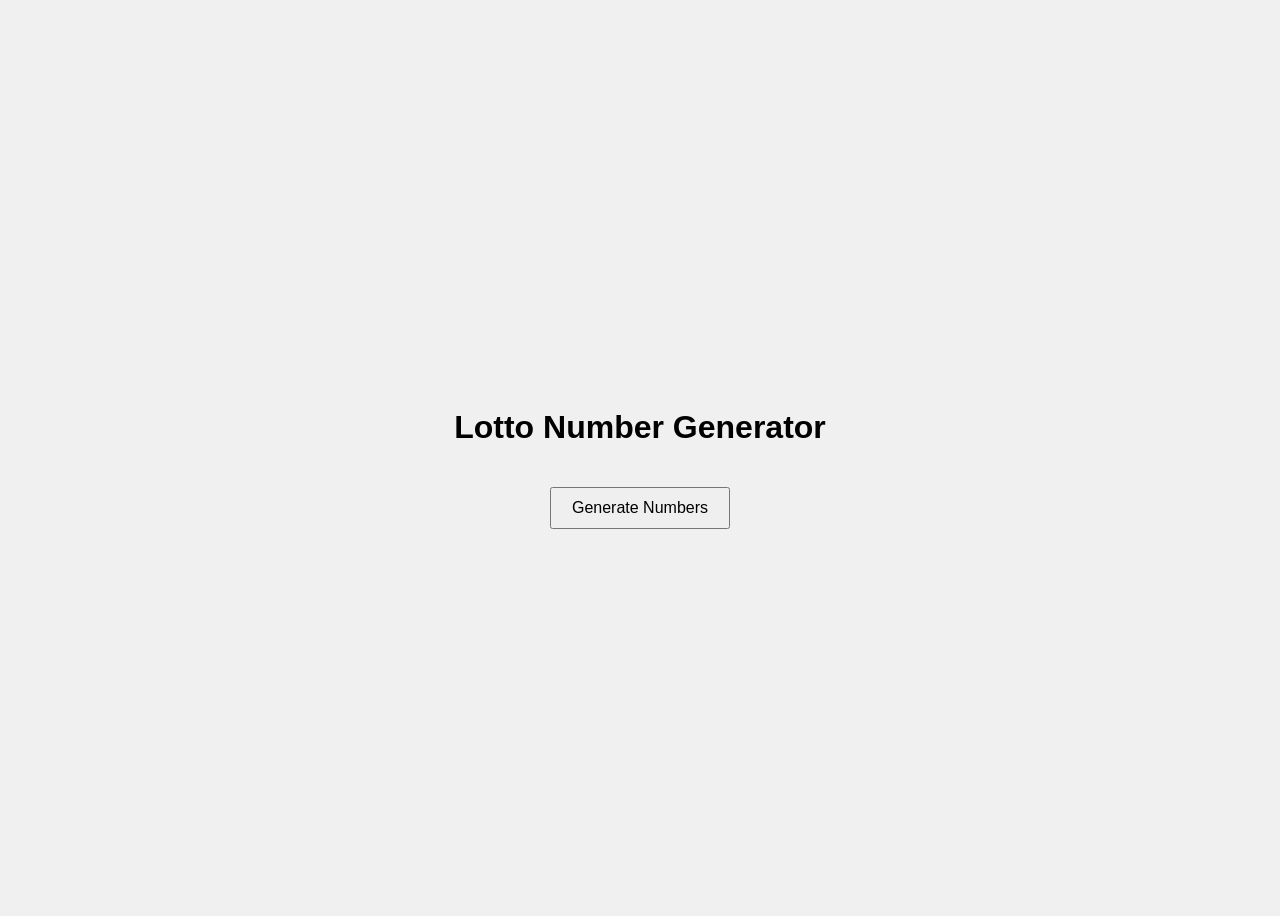
==== index.html @ d30f5eb9 "Update simple-test with new blueprint and modified core files" ====
<!DOCTYPE html>
<html lang="en">
<head>
    <meta charset="UTF-8">
    <meta name="viewport" content="width=device-width, initial-scale=1.0">
    <title>Lotto Number Generator</title>
    <link rel="stylesheet" href="style.css">
</head>
<body>
    <div class="container">
        <h1>Lotto Number Generator</h1>
        <div id="lotto-numbers" class="lotto-numbers"></div>
        <button id="generate-btn">Generate Numbers</button>
    </div>
    <script src="main.js"></script>
</body>
</html>
---- style.css ----
body {
    font-family: Arial, sans-serif;
    display: flex;
    justify-content: center;
    align-items: center;
    height: 100vh;
    background-color: #f0f0f0;
}

.container {
    text-align: center;
}

.lotto-numbers {
    display: flex;
    justify-content: center;
    margin: 20px 0;
}

lotto-ball {
    margin: 0 5px;
}

#generate-btn {
    padding: 10px 20px;
    font-size: 16px;
    cursor: pointer;
}
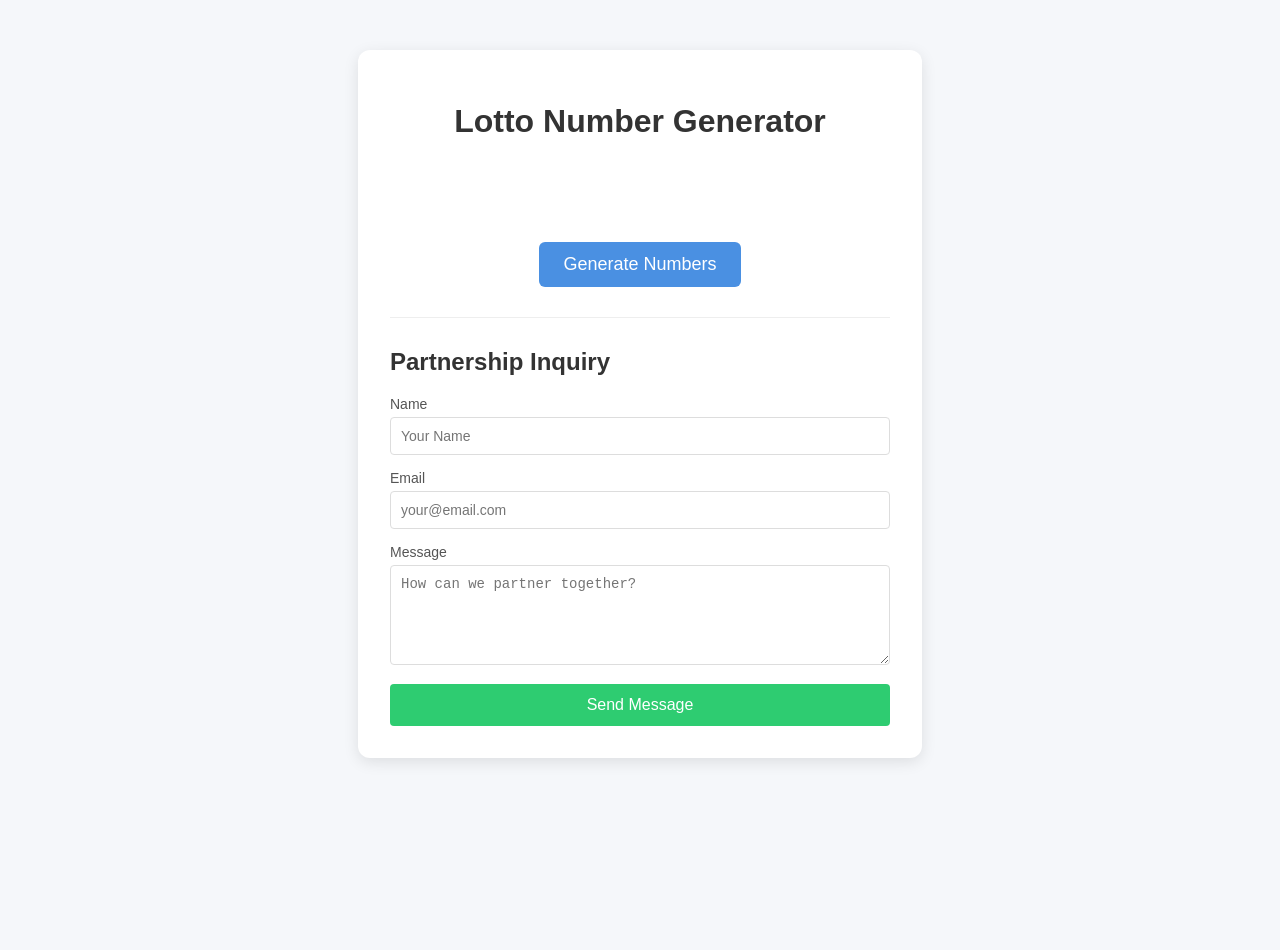
==== commit ffa05daf: "Add partnership inquiry form using Formspree" ====
--- a/index.html
+++ b/index.html
@@ -11,6 +11,27 @@
         <h1>Lotto Number Generator</h1>
         <div id="lotto-numbers" class="lotto-numbers"></div>
         <button id="generate-btn">Generate Numbers</button>
+
+        <hr class="divider">
+
+        <section class="contact-section">
+            <h2>Partnership Inquiry</h2>
+            <form action="https://formspree.io/f/mkoqkngz" method="POST" class="contact-form">
+                <div class="form-group">
+                    <label for="name">Name</label>
+                    <input type="text" id="name" name="name" required placeholder="Your Name">
+                </div>
+                <div class="form-group">
+                    <label for="email">Email</label>
+                    <input type="email" id="email" name="email" required placeholder="your@email.com">
+                </div>
+                <div class="form-group">
+                    <label for="message">Message</label>
+                    <textarea id="message" name="message" required placeholder="How can we partner together?"></textarea>
+                </div>
+                <button type="submit" class="submit-btn">Send Message</button>
+            </form>
+        </section>
     </div>
     <script src="main.js"></script>
 </body>
--- a/style.css
+++ b/style.css
@@ -1,28 +1,107 @@
 body {
-    font-family: Arial, sans-serif;
+    font-family: 'Segoe UI', Tahoma, Geneva, Verdana, sans-serif;
     display: flex;
     justify-content: center;
-    align-items: center;
-    height: 100vh;
-    background-color: #f0f0f0;
+    align-items: flex-start;
+    min-height: 100vh;
+    background-color: #f5f7fa;
+    margin: 0;
+    padding-top: 50px;
 }
 
 .container {
+    background: white;
+    padding: 2rem;
+    border-radius: 12px;
+    box-shadow: 0 4px 15px rgba(0,0,0,0.1);
+    max-width: 500px;
+    width: 90%;
     text-align: center;
+}
+
+h1, h2 {
+    color: #333;
 }
 
 .lotto-numbers {
     display: flex;
     justify-content: center;
+    flex-wrap: wrap;
     margin: 20px 0;
+    min-height: 60px;
 }
 
 lotto-ball {
-    margin: 0 5px;
+    margin: 5px;
 }
 
 #generate-btn {
-    padding: 10px 20px;
+    padding: 12px 24px;
+    font-size: 18px;
+    background-color: #4a90e2;
+    color: white;
+    border: none;
+    border-radius: 6px;
+    cursor: pointer;
+    transition: background 0.3s;
+}
+
+#generate-btn:hover {
+    background-color: #357abd;
+}
+
+.divider {
+    margin: 30px 0;
+    border: 0;
+    border-top: 1px solid #eee;
+}
+
+.contact-section {
+    text-align: left;
+}
+
+.contact-form {
+    display: flex;
+    flex-direction: column;
+}
+
+.form-group {
+    margin-bottom: 15px;
+}
+
+.form-group label {
+    display: block;
+    margin-bottom: 5px;
+    color: #555;
+    font-size: 14px;
+}
+
+.form-group input,
+.form-group textarea {
+    width: 100%;
+    padding: 10px;
+    border: 1px solid #ddd;
+    border-radius: 4px;
+    box-sizing: border-box;
+    font-size: 14px;
+}
+
+.form-group textarea {
+    height: 100px;
+    resize: vertical;
+}
+
+.submit-btn {
+    padding: 12px;
+    background-color: #2ecc71;
+    color: white;
+    border: none;
+    border-radius: 4px;
+    cursor: pointer;
     font-size: 16px;
-    cursor: pointer;
-}+    transition: background 0.3s;
+}
+
+.submit-btn:hover {
+    background-color: #27ae60;
+}
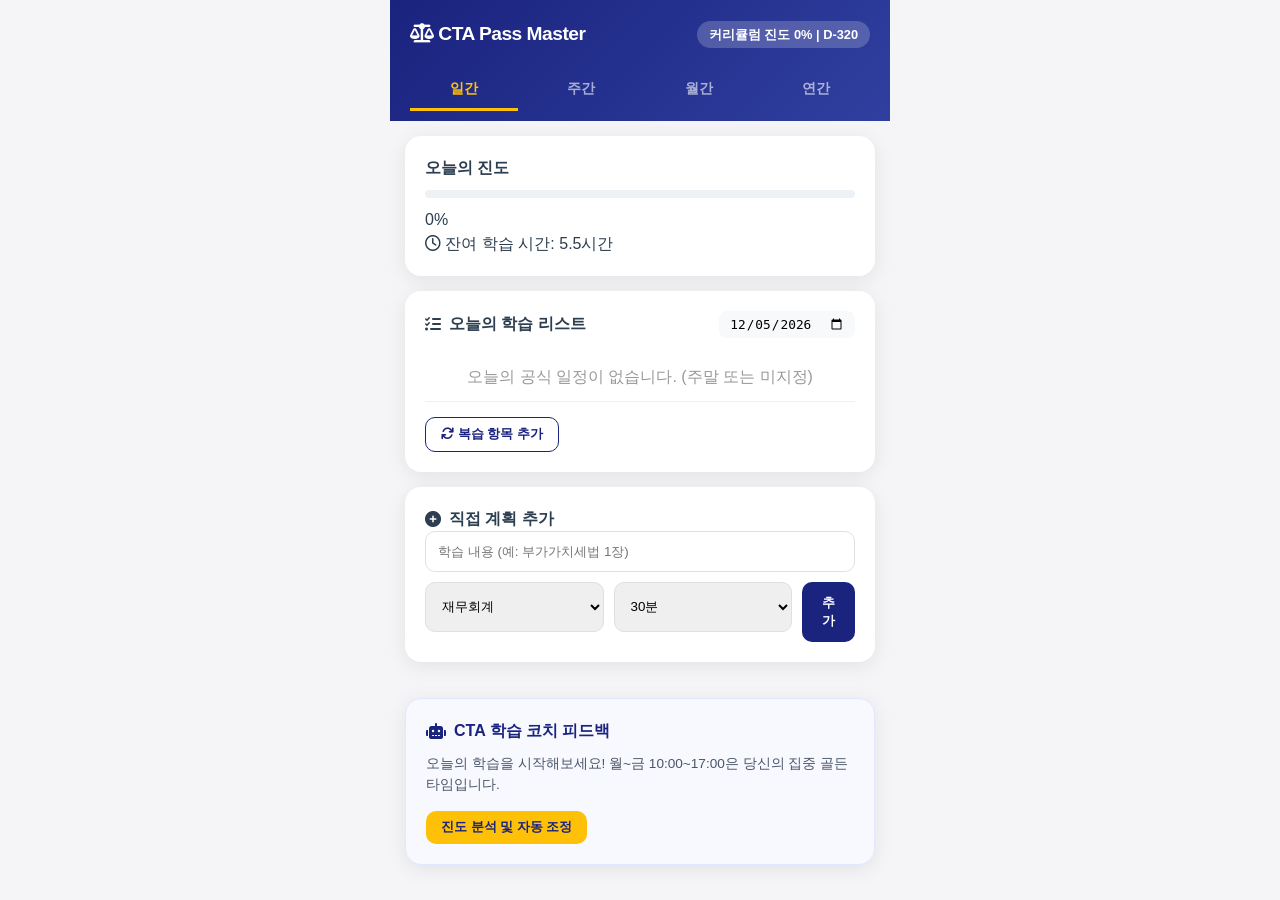
==== commit 8a2836d7: "feat: transform into CTA study planner with adaptive weighted curriculum" ====
--- a/index.html
+++ b/index.html
@@ -1,37 +1,111 @@
 <!DOCTYPE html>
-<html lang="en">
+<html lang="ko">
 <head>
     <meta charset="UTF-8">
     <meta name="viewport" content="width=device-width, initial-scale=1.0">
-    <title>Lotto Number Generator</title>
+    <title>CTA 합격 메이커 - 세무사 시험 플래너</title>
     <link rel="stylesheet" href="style.css">
+    <link rel="stylesheet" href="https://cdnjs.cloudflare.com/ajax/libs/font-awesome/6.0.0/css/all.min.css">
 </head>
 <body>
-    <div class="container">
-        <h1>Lotto Number Generator</h1>
-        <div id="lotto-numbers" class="lotto-numbers"></div>
-        <button id="generate-btn">Generate Numbers</button>
+    <div class="app-container">
+        <header class="main-header">
+            <div class="header-top">
+                <h1><i class="fas fa-balance-scale"></i> CTA Pass Master</h1>
+                <div class="exam-countdown" id="exam-countdown">D-365</div>
+            </div>
+            <nav class="view-tabs">
+                <button class="tab-btn active" data-view="daily">일간</button>
+                <button class="tab-btn" data-view="weekly">주간</button>
+                <button class="tab-btn" data-view="monthly">월간</button>
+                <button class="tab-btn" data-view="yearly">연간</button>
+            </nav>
+        </header>
 
-        <hr class="divider">
+        <main id="view-container">
+            <!-- Daily View (Default) -->
+            <div id="daily-view" class="view-content active">
+                <section class="card summary-card">
+                    <div class="progress-info">
+                        <h2>오늘의 진도</h2>
+                        <div class="progress-bar-container">
+                            <div id="daily-progress-bar" class="progress-bar" style="width: 0%"></div>
+                        </div>
+                        <span id="daily-percentage">0%</span>
+                    </div>
+                    <div class="study-time-info">
+                        <p><i class="far fa-clock"></i> 잔여 학습 시간: <span id="remaining-time">5.5시간</span></p>
+                    </div>
+                </section>
 
-        <section class="contact-section">
-            <h2>Partnership Inquiry</h2>
-            <form action="https://formspree.io/f/mkoqkngz" method="POST" class="contact-form">
-                <div class="form-group">
-                    <label for="name">Name</label>
-                    <input type="text" id="name" name="name" required placeholder="Your Name">
+                <section class="card">
+                    <div class="section-header">
+                        <h2><i class="fas fa-list-check"></i> 오늘의 학습 리스트</h2>
+                        <input type="date" id="selected-date" class="small-date">
+                    </div>
+                    <ul id="task-list" class="task-list">
+                        <!-- Tasks will be injected here -->
+                    </ul>
+                    <button id="add-review-task" class="btn btn-outline btn-sm">
+                        <i class="fas fa-sync"></i> 복습 항목 추가
+                    </button>
+                </section>
+
+                <section class="card">
+                    <h2><i class="fas fa-plus-circle"></i> 직접 계획 추가</h2>
+                    <form id="add-task-form" class="compact-form">
+                        <input type="text" id="task-title" placeholder="학습 내용 (예: 부가가치세법 1장)" required>
+                        <div class="form-row">
+                            <select id="task-subject" required>
+                                <option value="재무회계">재무회계</option>
+                                <option value="세법">세법</option>
+                                <option value="원가회계">원가회계</option>
+                                <option value="재정학">재정학</option>
+                            </select>
+                            <select id="task-time" required>
+                                <option value="30">30분</option>
+                                <option value="60">1시간</option>
+                                <option value="120">2시간</option>
+                                <option value="180">3시간</option>
+                            </select>
+                            <button type="submit" class="btn btn-primary">추가</button>
+                        </div>
+                    </form>
+                </section>
+            </div>
+
+            <!-- Weekly/Monthly/Yearly views (Simplified for now) -->
+            <div id="weekly-view" class="view-content">
+                <section class="card">
+                    <h2><i class="fas fa-calendar-week"></i> 이번 주 학습 목표</h2>
+                    <div id="weekly-goals" class="goals-list"></div>
+                </section>
+            </div>
+            <div id="monthly-view" class="view-content">
+                <section class="card">
+                    <h2><i class="fas fa-calendar-alt"></i> 이번 달 학습 로드맵</h2>
+                    <div id="monthly-goals" class="goals-list"></div>
+                </section>
+            </div>
+            <div id="yearly-view" class="view-content">
+                <section class="card">
+                    <h2><i class="fas fa-trophy"></i> 1년 합격 커리큘럼</h2>
+                    <div id="yearly-goals" class="goals-list"></div>
+                </section>
+            </div>
+        </main>
+
+        <footer class="app-footer">
+            <section class="card feedback-card">
+                <div class="ai-header">
+                    <i class="fas fa-robot"></i> <span>CTA 학습 코치 피드백</span>
                 </div>
-                <div class="form-group">
-                    <label for="email">Email</label>
-                    <input type="email" id="email" name="email" required placeholder="your@email.com">
+                <div id="ai-feedback" class="ai-feedback-text">
+                    오늘의 학습을 시작해보세요! 월~금 10:00~17:00은 당신의 집중 골든타임입니다.
                 </div>
-                <div class="form-group">
-                    <label for="message">Message</label>
-                    <textarea id="message" name="message" required placeholder="How can we partner together?"></textarea>
-                </div>
-                <button type="submit" class="submit-btn">Send Message</button>
-            </form>
-        </section>
+                <button id="get-feedback-btn" class="btn btn-secondary btn-sm">진도 분석 및 자동 조정</button>
+            </section>
+        </footer>
     </div>
     <script src="main.js"></script>
 </body>
--- a/style.css
+++ b/style.css
@@ -1,107 +1,254 @@
+:root {
+    --primary: #1a237e; /* Deep Navy */
+    --accent: #ffc107;  /* Gold */
+    --accent-dark: #ffa000;
+    --success: #2e7d32;
+    --bg: #f5f5f7;
+    --card: #ffffff;
+    --text: #2c3e50;
+    --text-muted: #7f8c8d;
+    --border: #e0e0e0;
+    --shadow: 0 4px 20px rgba(0,0,0,0.08);
+}
+
+* { box-sizing: border-box; margin: 0; padding: 0; }
+
 body {
-    font-family: 'Segoe UI', Tahoma, Geneva, Verdana, sans-serif;
-    display: flex;
-    justify-content: center;
-    align-items: flex-start;
+    font-family: 'Pretendard', -apple-system, sans-serif;
+    background-color: var(--bg);
+    color: var(--text);
+    line-height: 1.5;
+}
+
+.app-container {
+    max-width: 500px;
+    margin: 0 auto;
     min-height: 100vh;
-    background-color: #f5f7fa;
-    margin: 0;
-    padding-top: 50px;
-}
-
-.container {
-    background: white;
-    padding: 2rem;
-    border-radius: 12px;
-    box-shadow: 0 4px 15px rgba(0,0,0,0.1);
-    max-width: 500px;
-    width: 90%;
-    text-align: center;
-}
-
-h1, h2 {
-    color: #333;
-}
-
-.lotto-numbers {
-    display: flex;
-    justify-content: center;
-    flex-wrap: wrap;
-    margin: 20px 0;
-    min-height: 60px;
-}
-
-lotto-ball {
-    margin: 5px;
-}
-
-#generate-btn {
-    padding: 12px 24px;
-    font-size: 18px;
-    background-color: #4a90e2;
+    display: flex;
+    flex-direction: column;
+}
+
+/* Header & Navigation */
+.main-header {
+    background: linear-gradient(135deg, var(--primary), #303f9f);
     color: white;
+    padding: 20px 20px 10px;
+    position: sticky;
+    top: 0;
+    z-index: 100;
+}
+
+.header-top {
+    display: flex;
+    justify-content: space-between;
+    align-items: center;
+    margin-bottom: 20px;
+}
+
+.header-top h1 {
+    font-size: 1.2rem;
+    font-weight: 700;
+    letter-spacing: -0.5px;
+}
+
+.exam-countdown {
+    background: rgba(255, 255, 255, 0.2);
+    padding: 4px 12px;
+    border-radius: 20px;
+    font-size: 0.8rem;
+    font-weight: 600;
+}
+
+.view-tabs {
+    display: flex;
+    gap: 10px;
+}
+
+.tab-btn {
+    flex: 1;
+    background: transparent;
     border: none;
+    color: rgba(255, 255, 255, 0.6);
+    padding: 10px 0;
+    font-size: 0.9rem;
+    font-weight: 600;
+    cursor: pointer;
+    border-bottom: 3px solid transparent;
+}
+
+.tab-btn.active {
+    color: var(--accent);
+    border-bottom: 3px solid var(--accent);
+}
+
+/* Cards */
+.card {
+    background: var(--card);
+    border-radius: 16px;
+    padding: 20px;
+    margin: 15px;
+    box-shadow: var(--shadow);
+}
+
+.section-header {
+    display: flex;
+    justify-content: space-between;
+    align-items: center;
+    margin-bottom: 15px;
+}
+
+.card h2 {
+    font-size: 1rem;
+    font-weight: 700;
+    display: flex;
+    align-items: center;
+    gap: 8px;
+}
+
+/* Progress */
+.progress-bar-container {
+    height: 8px;
+    background: #edf2f7;
+    border-radius: 4px;
+    margin: 10px 0;
+    overflow: hidden;
+}
+
+.progress-bar {
+    height: 100%;
+    background: linear-gradient(90deg, var(--accent), var(--accent-dark));
+    border-radius: 4px;
+    transition: width 0.5s ease;
+}
+
+/* Forms & Inputs */
+.compact-form input, .compact-form select {
+    width: 100%;
+    padding: 12px;
+    border: 1px solid var(--border);
+    border-radius: 10px;
+    margin-bottom: 10px;
+    font-family: inherit;
+}
+
+.form-row {
+    display: flex;
+    gap: 10px;
+}
+
+.small-date {
+    border: none;
+    background: #f8f9fa;
+    padding: 5px 10px;
+    border-radius: 8px;
+    font-size: 0.8rem;
+}
+
+/* Task List */
+.task-list {
+    list-style: none;
+    margin-bottom: 15px;
+}
+
+.task-item {
+    display: flex;
+    align-items: center;
+    gap: 12px;
+    padding: 12px 0;
+    border-bottom: 1px solid #f1f1f1;
+}
+
+.task-item.completed .task-title {
+    text-decoration: line-through;
+    color: var(--text-muted);
+}
+
+.task-checkbox {
+    width: 20px;
+    height: 20px;
+    border: 2px solid var(--primary);
     border-radius: 6px;
     cursor: pointer;
-    transition: background 0.3s;
-}
-
-#generate-btn:hover {
-    background-color: #357abd;
-}
-
-.divider {
-    margin: 30px 0;
-    border: 0;
-    border-top: 1px solid #eee;
-}
-
-.contact-section {
-    text-align: left;
-}
-
-.contact-form {
+}
+
+.task-item.completed .task-checkbox {
+    background: var(--primary);
+    position: relative;
+}
+
+.task-item.completed .task-checkbox::after {
+    content: '✓';
+    color: white;
+    font-size: 12px;
+    position: absolute;
+    top: 0; left: 3px;
+}
+
+.task-info { flex: 1; }
+.task-title { font-weight: 600; font-size: 0.95rem; }
+.task-meta { font-size: 0.75rem; color: var(--text-muted); }
+
+/* Buttons */
+.btn {
+    padding: 12px 20px;
+    border: none;
+    border-radius: 10px;
+    font-weight: 700;
+    cursor: pointer;
+}
+
+.btn-primary { background: var(--primary); color: white; }
+.btn-secondary { background: var(--accent); color: var(--primary); }
+.btn-outline { background: transparent; border: 1px solid var(--primary); color: var(--primary); }
+.btn-sm { padding: 8px 15px; font-size: 0.8rem; }
+
+/* Views */
+.view-content { display: none; }
+.view-content.active { display: block; }
+
+/* Footer & Feedback */
+.app-footer {
+    margin-top: auto;
+    padding-bottom: 20px;
+}
+
+.feedback-card {
+    background: #f8f9ff;
+    border: 1px solid #e1e7ff;
+}
+
+.ai-header {
+    display: flex;
+    align-items: center;
+    gap: 8px;
+    font-weight: 700;
+    color: var(--primary);
+    margin-bottom: 10px;
+}
+
+.ai-feedback-text {
+    font-size: 0.85rem;
+    color: #4a5568;
+    margin-bottom: 15px;
+    line-height: 1.6;
+}
+
+/* Goals List (Weekly/Monthly/Yearly) */
+.goals-list {
     display: flex;
     flex-direction: column;
-}
-
-.form-group {
-    margin-bottom: 15px;
-}
-
-.form-group label {
-    display: block;
-    margin-bottom: 5px;
-    color: #555;
-    font-size: 14px;
-}
-
-.form-group input,
-.form-group textarea {
-    width: 100%;
-    padding: 10px;
-    border: 1px solid #ddd;
-    border-radius: 4px;
-    box-sizing: border-box;
-    font-size: 14px;
-}
-
-.form-group textarea {
-    height: 100px;
-    resize: vertical;
-}
-
-.submit-btn {
-    padding: 12px;
-    background-color: #2ecc71;
-    color: white;
-    border: none;
-    border-radius: 4px;
-    cursor: pointer;
-    font-size: 16px;
-    transition: background 0.3s;
-}
-
-.submit-btn:hover {
-    background-color: #27ae60;
-}
+    gap: 12px;
+}
+
+.goal-item {
+    background: #fdfdfd;
+    padding: 15px;
+    border-radius: 12px;
+    border-left: 4px solid var(--primary);
+    display: flex;
+    justify-content: space-between;
+    align-items: center;
+}
+
+.goal-info h4 { font-size: 0.9rem; }
+.goal-progress { font-size: 0.8rem; font-weight: 700; color: var(--primary); }
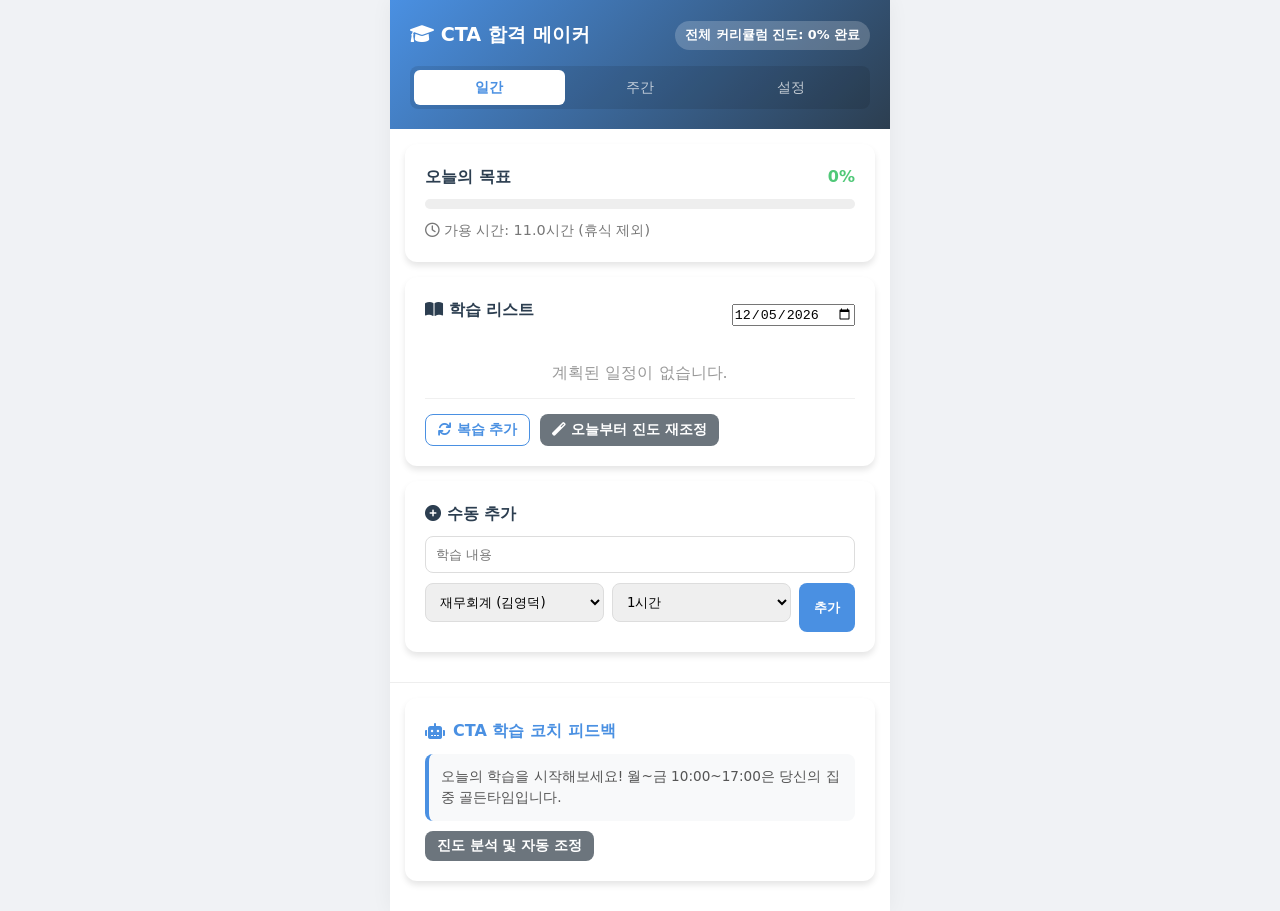
==== commit 6a67347e: "feat: CTA study planner with adaptive curriculum and alternating subject logic" ====
--- a/index.html
+++ b/index.html
@@ -11,62 +11,66 @@
     <div class="app-container">
         <header class="main-header">
             <div class="header-top">
-                <h1><i class="fas fa-balance-scale"></i> CTA Pass Master</h1>
-                <div class="exam-countdown" id="exam-countdown">D-365</div>
+                <h1><i class="fas fa-graduation-cap"></i> CTA 합격 메이커</h1>
+                <div class="exam-countdown" id="exam-countdown">진도 계산 중...</div>
             </div>
             <nav class="view-tabs">
                 <button class="tab-btn active" data-view="daily">일간</button>
                 <button class="tab-btn" data-view="weekly">주간</button>
-                <button class="tab-btn" data-view="monthly">월간</button>
-                <button class="tab-btn" data-view="yearly">연간</button>
+                <button class="tab-btn" data-view="settings">설정</button>
             </nav>
         </header>
 
         <main id="view-container">
-            <!-- Daily View (Default) -->
+            <!-- Daily View -->
             <div id="daily-view" class="view-content active">
                 <section class="card summary-card">
                     <div class="progress-info">
-                        <h2>오늘의 진도</h2>
+                        <h2>오늘의 목표</h2>
                         <div class="progress-bar-container">
                             <div id="daily-progress-bar" class="progress-bar" style="width: 0%"></div>
                         </div>
                         <span id="daily-percentage">0%</span>
                     </div>
                     <div class="study-time-info">
-                        <p><i class="far fa-clock"></i> 잔여 학습 시간: <span id="remaining-time">5.5시간</span></p>
+                        <p><i class="far fa-clock"></i> 가용 시간: <span id="remaining-time">--</span></p>
                     </div>
                 </section>
 
                 <section class="card">
                     <div class="section-header">
-                        <h2><i class="fas fa-list-check"></i> 오늘의 학습 리스트</h2>
+                        <h2><i class="fas fa-book-open"></i> 학습 리스트</h2>
                         <input type="date" id="selected-date" class="small-date">
                     </div>
                     <ul id="task-list" class="task-list">
                         <!-- Tasks will be injected here -->
                     </ul>
-                    <button id="add-review-task" class="btn btn-outline btn-sm">
-                        <i class="fas fa-sync"></i> 복습 항목 추가
-                    </button>
+                    <div class="button-group">
+                        <button id="add-review-task" class="btn btn-outline btn-sm">
+                            <i class="fas fa-sync"></i> 복습 추가
+                        </button>
+                        <button id="adjust-plan-btn" class="btn btn-secondary btn-sm">
+                            <i class="fas fa-magic"></i> 오늘부터 진도 재조정
+                        </button>
+                    </div>
                 </section>
 
                 <section class="card">
-                    <h2><i class="fas fa-plus-circle"></i> 직접 계획 추가</h2>
+                    <h2><i class="fas fa-plus-circle"></i> 수동 추가</h2>
                     <form id="add-task-form" class="compact-form">
-                        <input type="text" id="task-title" placeholder="학습 내용 (예: 부가가치세법 1장)" required>
+                        <input type="text" id="task-title" placeholder="학습 내용" required>
                         <div class="form-row">
                             <select id="task-subject" required>
-                                <option value="재무회계">재무회계</option>
-                                <option value="세법">세법</option>
-                                <option value="원가회계">원가회계</option>
-                                <option value="재정학">재정학</option>
+                                <option value="재무회계">재무회계 (김영덕)</option>
+                                <option value="세법">세법 (유은종/정우승)</option>
+                                <option value="원가회계">원가회계 (임세진)</option>
+                                <option value="재정학">재정학 (정병열)</option>
                             </select>
                             <select id="task-time" required>
-                                <option value="30">30분</option>
                                 <option value="60">1시간</option>
                                 <option value="120">2시간</option>
                                 <option value="180">3시간</option>
+                                <option value="240">4시간</option>
                             </select>
                             <button type="submit" class="btn btn-primary">추가</button>
                         </div>
@@ -74,23 +78,43 @@
                 </section>
             </div>
 
-            <!-- Weekly/Monthly/Yearly views (Simplified for now) -->
+            <!-- Weekly View -->
             <div id="weekly-view" class="view-content">
                 <section class="card">
-                    <h2><i class="fas fa-calendar-week"></i> 이번 주 학습 목표</h2>
+                    <h2><i class="fas fa-calendar-week"></i> 주간 학습 계획</h2>
                     <div id="weekly-goals" class="goals-list"></div>
                 </section>
             </div>
-            <div id="monthly-view" class="view-content">
+
+            <!-- Settings View -->
+            <div id="settings-view" class="view-content">
                 <section class="card">
-                    <h2><i class="fas fa-calendar-alt"></i> 이번 달 학습 로드맵</h2>
-                    <div id="monthly-goals" class="goals-list"></div>
+                    <h2><i class="fas fa-cog"></i> 학습 환경 설정</h2>
+                    <div class="settings-group">
+                        <div class="setting-item">
+                            <label>공부 시작 시간</label>
+                            <input type="time" id="start-time" value="09:00">
+                        </div>
+                        <div class="setting-item">
+                            <label>공부 종료 시간</label>
+                            <input type="time" id="end-time" value="22:00">
+                        </div>
+                        <div class="setting-item">
+                            <label>점심/저녁 시간 (시간)</label>
+                            <input type="number" id="break-time" value="2" step="0.5">
+                        </div>
+                        <button id="save-settings-btn" class="btn btn-primary">설정 저장 및 반영</button>
+                    </div>
                 </section>
-            </div>
-            <div id="yearly-view" class="view-content">
                 <section class="card">
-                    <h2><i class="fas fa-trophy"></i> 1년 합격 커리큘럼</h2>
-                    <div id="yearly-goals" class="goals-list"></div>
+                    <h2><i class="fas fa-info-circle"></i> 등록된 교재</h2>
+                    <ul class="book-list">
+                        <li><strong>재무회계:</strong> 김영덕 객관식 재무회계</li>
+                        <li><strong>세법:</strong> 유은종·정우승 세법워크북/객관식세법</li>
+                        <li><strong>원가회계:</strong> 임세진 원가관리회계</li>
+                        <li><strong>재정학:</strong> 정병열 재정학연습</li>
+                    </ul>
+                    <button id="reset-curriculum-btn" class="btn btn-danger btn-sm">진도 전체 초기화</button>
                 </section>
             </div>
         </main>
--- a/style.css
+++ b/style.css
@@ -1,38 +1,44 @@
 :root {
-    --primary: #1a237e; /* Deep Navy */
-    --accent: #ffc107;  /* Gold */
-    --accent-dark: #ffa000;
-    --success: #2e7d32;
-    --bg: #f5f5f7;
-    --card: #ffffff;
-    --text: #2c3e50;
-    --text-muted: #7f8c8d;
-    --border: #e0e0e0;
-    --shadow: 0 4px 20px rgba(0,0,0,0.08);
-}
-
-* { box-sizing: border-box; margin: 0; padding: 0; }
+    --primary-color: #4a90e2;
+    --secondary-color: #50c878;
+    --accent-color: #f39c12;
+    --danger-color: #e74c3c;
+    --bg-color: #f0f2f5;
+    --card-bg: #ffffff;
+    --text-main: #333333;
+    --text-muted: #777777;
+    --border-radius: 12px;
+    --shadow: 0 4px 6px rgba(0,0,0,0.1);
+}
+
+* {
+    box-sizing: border-box;
+    margin: 0;
+    padding: 0;
+}
 
 body {
-    font-family: 'Pretendard', -apple-system, sans-serif;
-    background-color: var(--bg);
-    color: var(--text);
-    line-height: 1.5;
+    font-family: 'Pretendard', -apple-system, BlinkMacSystemFont, system-ui, Roboto, sans-serif;
+    background-color: var(--bg-color);
+    color: var(--text-main);
+    line-height: 1.6;
 }
 
 .app-container {
     max-width: 500px;
     margin: 0 auto;
+    background: #fff;
     min-height: 100vh;
     display: flex;
     flex-direction: column;
-}
-
-/* Header & Navigation */
+    box-shadow: 0 0 20px rgba(0,0,0,0.05);
+}
+
+/* Header */
 .main-header {
-    background: linear-gradient(135deg, var(--primary), #303f9f);
+    background: linear-gradient(135deg, var(--primary-color), #2c3e50);
     color: white;
-    padding: 20px 20px 10px;
+    padding: 20px;
     position: sticky;
     top: 0;
     z-index: 100;
@@ -42,18 +48,17 @@
     display: flex;
     justify-content: space-between;
     align-items: center;
-    margin-bottom: 20px;
+    margin-bottom: 15px;
 }
 
 .header-top h1 {
     font-size: 1.2rem;
     font-weight: 700;
-    letter-spacing: -0.5px;
 }
 
 .exam-countdown {
-    background: rgba(255, 255, 255, 0.2);
-    padding: 4px 12px;
+    background: rgba(255,255,255,0.2);
+    padding: 4px 10px;
     border-radius: 20px;
     font-size: 0.8rem;
     font-weight: 600;
@@ -61,32 +66,54 @@
 
 .view-tabs {
     display: flex;
-    gap: 10px;
+    background: rgba(0,0,0,0.1);
+    border-radius: 8px;
+    padding: 4px;
 }
 
 .tab-btn {
     flex: 1;
-    background: transparent;
     border: none;
-    color: rgba(255, 255, 255, 0.6);
-    padding: 10px 0;
+    background: none;
+    color: rgba(255,255,255,0.7);
+    padding: 8px;
     font-size: 0.9rem;
-    font-weight: 600;
     cursor: pointer;
-    border-bottom: 3px solid transparent;
+    border-radius: 6px;
+    transition: all 0.3s;
 }
 
 .tab-btn.active {
-    color: var(--accent);
-    border-bottom: 3px solid var(--accent);
-}
-
-/* Cards */
+    background: white;
+    color: var(--primary-color);
+    font-weight: 700;
+}
+
+/* Main Content */
+main {
+    flex: 1;
+    padding: 15px;
+}
+
+.view-content {
+    display: none;
+}
+
+.view-content.active {
+    display: block;
+    animation: fadeIn 0.4s ease-out;
+}
+
+@keyframes fadeIn {
+    from { opacity: 0; transform: translateY(10px); }
+    to { opacity: 1; transform: translateY(0); }
+}
+
 .card {
-    background: var(--card);
-    border-radius: 16px;
+    background: var(--card-bg);
+    border-radius: var(--border-radius);
     padding: 20px;
-    margin: 15px;
+    margin-bottom: 15px;
     box-shadow: var(--shadow);
 }
 
@@ -97,158 +124,237 @@
     margin-bottom: 15px;
 }
 
-.card h2 {
+h2 {
     font-size: 1rem;
-    font-weight: 700;
-    display: flex;
-    align-items: center;
-    gap: 8px;
-}
-
-/* Progress */
+    color: #2c3e50;
+    margin-bottom: 10px;
+}
+
+/* Summary Card */
 .progress-bar-container {
-    height: 8px;
-    background: #edf2f7;
-    border-radius: 4px;
+    height: 10px;
+    background: #eee;
+    border-radius: 5px;
+    overflow: hidden;
     margin: 10px 0;
-    overflow: hidden;
 }
 
 .progress-bar {
     height: 100%;
-    background: linear-gradient(90deg, var(--accent), var(--accent-dark));
-    border-radius: 4px;
+    background: var(--secondary-color);
+    width: 0%;
     transition: width 0.5s ease;
 }
 
-/* Forms & Inputs */
-.compact-form input, .compact-form select {
-    width: 100%;
-    padding: 12px;
-    border: 1px solid var(--border);
-    border-radius: 10px;
-    margin-bottom: 10px;
-    font-family: inherit;
-}
-
-.form-row {
-    display: flex;
-    gap: 10px;
-}
-
-.small-date {
-    border: none;
-    background: #f8f9fa;
-    padding: 5px 10px;
-    border-radius: 8px;
-    font-size: 0.8rem;
+.progress-info {
+    position: relative;
+}
+
+#daily-percentage {
+    position: absolute;
+    right: 0;
+    top: 0;
+    font-weight: 700;
+    color: var(--secondary-color);
+}
+
+.study-time-info {
+    font-size: 0.9rem;
+    color: var(--text-muted);
 }
 
 /* Task List */
 .task-list {
     list-style: none;
-    margin-bottom: 15px;
 }
 
 .task-item {
     display: flex;
-    align-items: center;
-    gap: 12px;
-    padding: 12px 0;
-    border-bottom: 1px solid #f1f1f1;
-}
-
-.task-item.completed .task-title {
-    text-decoration: line-through;
-    color: var(--text-muted);
+    align-items: flex-start;
+    padding: 12px;
+    border-bottom: 1px solid #f0f0f0;
+    transition: background 0.2s;
+}
+
+.task-item.completed {
+    opacity: 0.6;
 }
 
 .task-checkbox {
-    width: 20px;
-    height: 20px;
-    border: 2px solid var(--primary);
+    width: 22px;
+    height: 22px;
+    border: 2px solid #ddd;
     border-radius: 6px;
+    margin-right: 12px;
+    margin-top: 3px;
     cursor: pointer;
+    flex-shrink: 0;
+    position: relative;
 }
 
 .task-item.completed .task-checkbox {
-    background: var(--primary);
-    position: relative;
+    background: var(--secondary-color);
+    border-color: var(--secondary-color);
 }
 
 .task-item.completed .task-checkbox::after {
-    content: '✓';
+    content: '\f00c';
+    font-family: 'Font Awesome 5 Free';
+    font-weight: 900;
     color: white;
     font-size: 12px;
     position: absolute;
-    top: 0; left: 3px;
-}
-
-.task-info { flex: 1; }
-.task-title { font-weight: 600; font-size: 0.95rem; }
-.task-meta { font-size: 0.75rem; color: var(--text-muted); }
+    top: 50%;
+    left: 50%;
+    transform: translate(-50%, -50%);
+}
+
+.task-info {
+    flex: 1;
+}
+
+.task-title {
+    font-weight: 600;
+    display: block;
+    font-size: 0.95rem;
+}
+
+.task-item.completed .task-title {
+    text-decoration: line-through;
+}
+
+.task-meta {
+    font-size: 0.8rem;
+    color: var(--text-muted);
+    margin-top: 4px;
+}
+
+.subject-tag {
+    padding: 2px 6px;
+    border-radius: 4px;
+    font-weight: 600;
+    font-size: 0.75rem;
+}
+
+.subject-재무회계 { background: #e3f2fd; color: #1976d2; }
+.subject-세법 { background: #fff3e0; color: #e65100; }
+.subject-원가회계 { background: #f1f8e9; color: #388e3c; }
+.subject-재정학 { background: #f3e5f5; color: #7b1fa2; }
+
+/* Forms */
+.compact-form input, .compact-form select {
+    width: 100%;
+    padding: 10px;
+    border: 1px solid #ddd;
+    border-radius: 8px;
+    margin-bottom: 10px;
+    font-family: inherit;
+}
+
+.form-row {
+    display: flex;
+    gap: 8px;
+}
+
+.form-row select {
+    flex: 1;
+}
 
 /* Buttons */
 .btn {
-    padding: 12px 20px;
     border: none;
-    border-radius: 10px;
-    font-weight: 700;
+    padding: 10px 15px;
+    border-radius: 8px;
+    font-weight: 600;
     cursor: pointer;
-}
-
-.btn-primary { background: var(--primary); color: white; }
-.btn-secondary { background: var(--accent); color: var(--primary); }
-.btn-outline { background: transparent; border: 1px solid var(--primary); color: var(--primary); }
-.btn-sm { padding: 8px 15px; font-size: 0.8rem; }
-
-/* Views */
-.view-content { display: none; }
-.view-content.active { display: block; }
-
-/* Footer & Feedback */
+    transition: all 0.2s;
+    font-family: inherit;
+}
+
+.btn-primary { background: var(--primary-color); color: white; }
+.btn-secondary { background: #6c757d; color: white; }
+.btn-outline { background: none; border: 1.5px solid var(--primary-color); color: var(--primary-color); }
+.btn-danger { background: var(--danger-color); color: white; }
+.btn-sm { padding: 6px 12px; font-size: 0.85rem; }
+
+.btn:active { transform: scale(0.98); }
+
+.button-group {
+    display: flex;
+    gap: 10px;
+    margin-top: 15px;
+}
+
+/* Settings */
+.settings-group .setting-item {
+    margin-bottom: 15px;
+}
+
+.setting-item label {
+    display: block;
+    font-size: 0.85rem;
+    color: var(--text-muted);
+    margin-bottom: 5px;
+}
+
+.setting-item input {
+    width: 100%;
+    padding: 10px;
+    border: 1px solid #ddd;
+    border-radius: 8px;
+}
+
+.book-list {
+    list-style: none;
+    font-size: 0.9rem;
+    margin-bottom: 15px;
+}
+
+.book-list li {
+    padding: 8px 0;
+    border-bottom: 1px dashed #eee;
+}
+
+/* Feedback Footer */
 .app-footer {
-    margin-top: auto;
-    padding-bottom: 20px;
-}
-
-.feedback-card {
-    background: #f8f9ff;
-    border: 1px solid #e1e7ff;
+    padding: 15px;
+    border-top: 1px solid #eee;
 }
 
 .ai-header {
     display: flex;
     align-items: center;
     gap: 8px;
+    margin-bottom: 10px;
+    color: var(--primary-color);
     font-weight: 700;
-    color: var(--primary);
-    margin-bottom: 10px;
 }
 
 .ai-feedback-text {
     font-size: 0.85rem;
-    color: #4a5568;
-    margin-bottom: 15px;
-    line-height: 1.6;
-}
-
-/* Goals List (Weekly/Monthly/Yearly) */
-.goals-list {
-    display: flex;
-    flex-direction: column;
-    gap: 12px;
+    color: #555;
+    background: #f8f9fa;
+    padding: 12px;
+    border-radius: 8px;
+    border-left: 4px solid var(--primary-color);
+    margin-bottom: 10px;
+}
+
+.tiny-tag {
+    font-size: 0.7rem;
+    padding: 1px 4px;
+    background: #eee;
+    border-radius: 3px;
+    margin-right: 4px;
 }
 
 .goal-item {
-    background: #fdfdfd;
-    padding: 15px;
-    border-radius: 12px;
-    border-left: 4px solid var(--primary);
     display: flex;
     justify-content: space-between;
-    align-items: center;
+    padding: 12px 0;
+    border-bottom: 1px solid #f0f0f0;
 }
 
 .goal-info h4 { font-size: 0.9rem; }
-.goal-progress { font-size: 0.8rem; font-weight: 700; color: var(--primary); }
+.goal-info p { font-size: 0.8rem; color: var(--text-muted); }
+.goal-progress { font-weight: 700; color: var(--primary-color); }
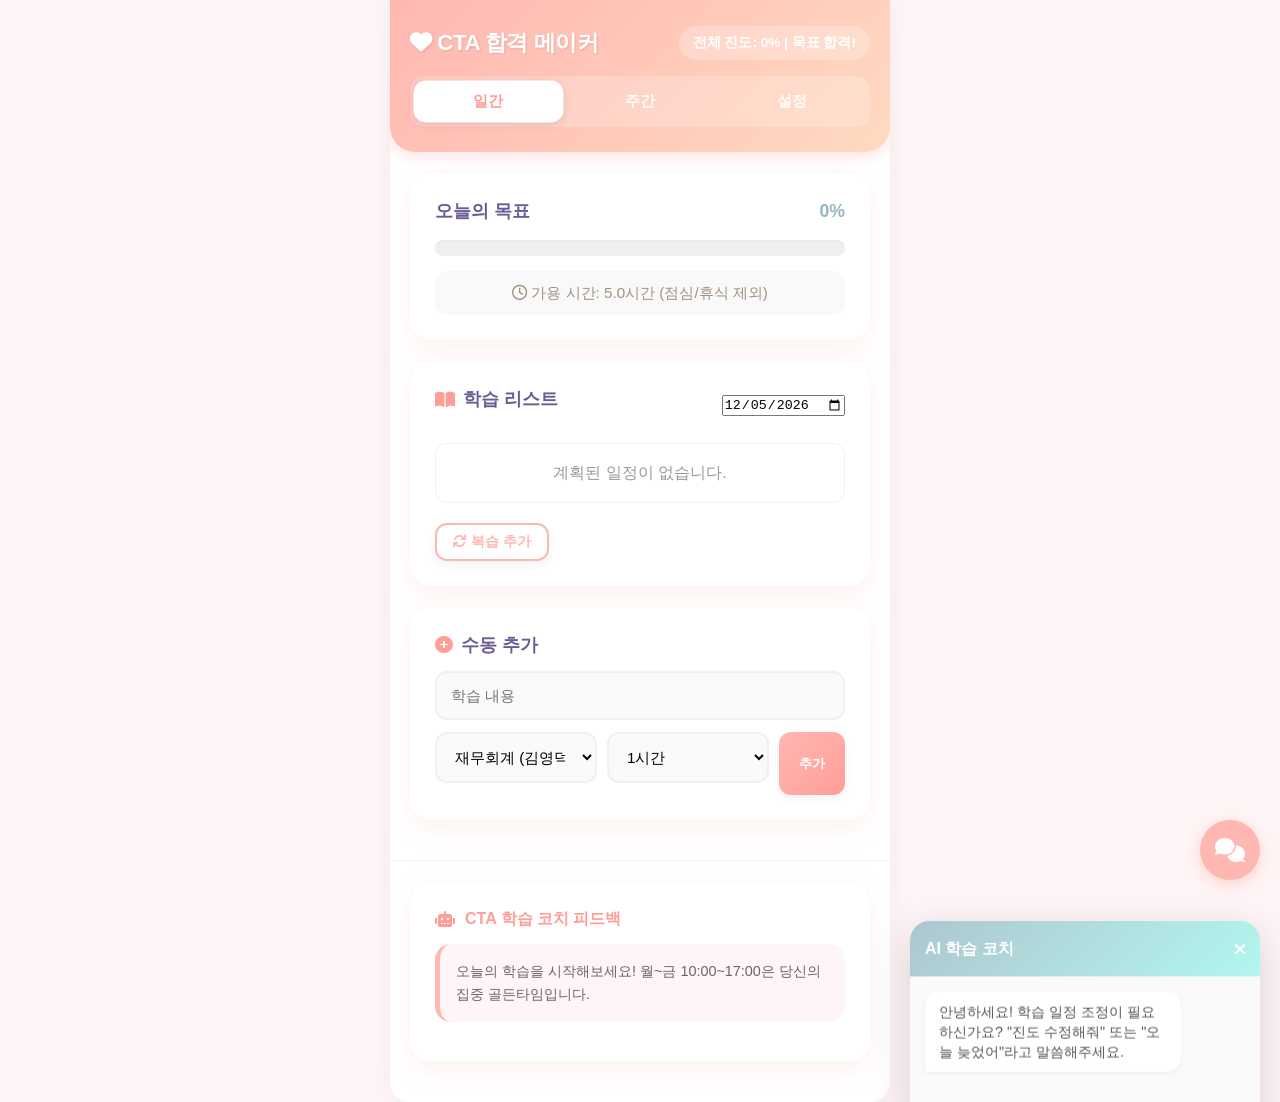
==== commit 43f40772: "feat: 진도 현황 및 격일제 학습 로직 반영" ====
--- a/index.html
+++ b/index.html
@@ -11,7 +11,7 @@
     <div class="app-container">
         <header class="main-header">
             <div class="header-top">
-                <h1><i class="fas fa-graduation-cap"></i> CTA 합격 메이커</h1>
+                <h1><i class="fas fa-heart"></i> CTA 합격 메이커</h1>
                 <div class="exam-countdown" id="exam-countdown">진도 계산 중...</div>
             </div>
             <nav class="view-tabs">
@@ -49,9 +49,7 @@
                         <button id="add-review-task" class="btn btn-outline btn-sm">
                             <i class="fas fa-sync"></i> 복습 추가
                         </button>
-                        <button id="adjust-plan-btn" class="btn btn-secondary btn-sm">
-                            <i class="fas fa-magic"></i> 오늘부터 진도 재조정
-                        </button>
+                        <!-- 'Adjust Plan' button removed in favor of Chat AI -->
                     </div>
                 </section>
 
@@ -103,6 +101,10 @@
                             <label>점심/저녁 시간 (시간)</label>
                             <input type="number" id="break-time" value="2" step="0.5">
                         </div>
+                        <div class="setting-item">
+                            <label>Gemini API Key (AI 코칭용)</label>
+                            <input type="password" id="api-key" placeholder="API Key를 입력하세요 (선택)">
+                        </div>
                         <button id="save-settings-btn" class="btn btn-primary">설정 저장 및 반영</button>
                     </div>
                 </section>
@@ -127,9 +129,28 @@
                 <div id="ai-feedback" class="ai-feedback-text">
                     오늘의 학습을 시작해보세요! 월~금 10:00~17:00은 당신의 집중 골든타임입니다.
                 </div>
-                <button id="get-feedback-btn" class="btn btn-secondary btn-sm">진도 분석 및 자동 조정</button>
             </section>
         </footer>
+
+        <!-- Chat Widget -->
+        <button class="chat-toggle-btn" onclick="toggleChat()">
+            <i class="fas fa-comments"></i>
+        </button>
+        <div class="chat-widget" id="chat-widget">
+            <div class="chat-header">
+                <span>AI 학습 코치</span>
+                <i class="fas fa-times" style="cursor:pointer;" onclick="toggleChat()"></i>
+            </div>
+            <div class="chat-body" id="chat-body">
+                <div class="chat-message bot">
+                    안녕하세요! 학습 일정 조정이 필요하신가요? "진도 수정해줘" 또는 "오늘 늦었어"라고 말씀해주세요.
+                </div>
+            </div>
+            <div class="chat-input-area">
+                <input type="text" id="chat-input" placeholder="메시지를 입력하세요...">
+                <button class="btn btn-primary btn-sm" onclick="sendMessage()">전송</button>
+            </div>
+        </div>
     </div>
     <script src="main.js"></script>
 </body>
--- a/style.css
+++ b/style.css
@@ -1,14 +1,18 @@
 :root {
-    --primary-color: #4a90e2;
-    --secondary-color: #50c878;
-    --accent-color: #f39c12;
-    --danger-color: #e74c3c;
-    --bg-color: #f0f2f5;
-    --card-bg: #ffffff;
-    --text-main: #333333;
-    --text-muted: #777777;
-    --border-radius: 12px;
-    --shadow: 0 4px 6px rgba(0,0,0,0.1);
+    /* Pastel Theme Palette */
+    --primary-color: #FFB7B2;    /* Pastel Pink */
+    --primary-dark: #FF9E99;
+    --secondary-color: #AEC6CF;  /* Pastel Blue */
+    --secondary-dark: #93B5C6;
+    --accent-color: #FDFD96;     /* Pastel Yellow */
+    --success-color: #B2F7EF;    /* Mint Green */
+    --text-main: #6B5B95;        /* Soft Purple/Dark Grey */
+    --text-muted: #A0937D;
+    --bg-color: #FFF5F6;         /* Very Light Pink Background */
+    --card-bg: #FFFFFF;
+    --border-radius: 20px;
+    --shadow: 0 8px 24px rgba(255, 183, 178, 0.2);
+    --font-main: 'Pretendard', 'Nunito', sans-serif;
 }
 
 * {
@@ -18,7 +22,7 @@
 }
 
 body {
-    font-family: 'Pretendard', -apple-system, BlinkMacSystemFont, system-ui, Roboto, sans-serif;
+    font-family: var(--font-main);
     background-color: var(--bg-color);
     color: var(--text-main);
     line-height: 1.6;
@@ -27,21 +31,25 @@
 .app-container {
     max-width: 500px;
     margin: 0 auto;
-    background: #fff;
+    background: var(--card-bg);
     min-height: 100vh;
     display: flex;
     flex-direction: column;
-    box-shadow: 0 0 20px rgba(0,0,0,0.05);
+    box-shadow: 0 0 30px rgba(0,0,0,0.05);
+    border-radius: 0 0 20px 20px;
+    overflow: hidden;
 }
 
 /* Header */
 .main-header {
-    background: linear-gradient(135deg, var(--primary-color), #2c3e50);
+    background: linear-gradient(135deg, #FFB7B2, #FFDAC1); /* Pink to Peach */
     color: white;
-    padding: 20px;
+    padding: 25px 20px;
     position: sticky;
     top: 0;
     z-index: 100;
+    border-radius: 0 0 25px 25px;
+    box-shadow: 0 4px 15px rgba(255, 183, 178, 0.4);
 }
 
 .header-top {
@@ -52,115 +60,144 @@
 }
 
 .header-top h1 {
-    font-size: 1.2rem;
+    font-size: 1.4rem;
+    font-weight: 800;
+    letter-spacing: -0.5px;
+    text-shadow: 1px 1px 2px rgba(0,0,0,0.1);
+}
+
+.exam-countdown {
+    background: rgba(255,255,255,0.25);
+    padding: 6px 14px;
+    border-radius: 25px;
+    font-size: 0.85rem;
     font-weight: 700;
-}
-
-.exam-countdown {
+    backdrop-filter: blur(4px);
+}
+
+.view-tabs {
+    display: flex;
     background: rgba(255,255,255,0.2);
-    padding: 4px 10px;
-    border-radius: 20px;
-    font-size: 0.8rem;
-    font-weight: 600;
-}
-
-.view-tabs {
-    display: flex;
-    background: rgba(0,0,0,0.1);
-    border-radius: 8px;
-    padding: 4px;
+    border-radius: 15px;
+    padding: 5px;
+    gap: 5px;
 }
 
 .tab-btn {
     flex: 1;
     border: none;
     background: none;
-    color: rgba(255,255,255,0.7);
-    padding: 8px;
-    font-size: 0.9rem;
+    color: rgba(255,255,255,0.9);
+    padding: 10px;
+    font-size: 0.95rem;
     cursor: pointer;
-    border-radius: 6px;
-    transition: all 0.3s;
+    border-radius: 12px;
+    transition: all 0.3s cubic-bezier(0.4, 0, 0.2, 1);
+    font-weight: 600;
 }
 
 .tab-btn.active {
     background: white;
-    color: var(--primary-color);
-    font-weight: 700;
+    color: var(--primary-dark);
+    font-weight: 800;
+    box-shadow: 0 2px 8px rgba(0,0,0,0.1);
+    transform: scale(1.02);
 }
 
 /* Main Content */
 main {
     flex: 1;
-    padding: 15px;
+    padding: 20px;
 }
 
 .view-content {
     display: none;
+    animation: slideUp 0.5s cubic-bezier(0.2, 0.8, 0.2, 1);
 }
 
 .view-content.active {
     display: block;
-    animation: fadeIn 0.4s ease-out;
-}
-
-@keyframes fadeIn {
-    from { opacity: 0; transform: translateY(10px); }
+}
+
+@keyframes slideUp {
+    from { opacity: 0; transform: translateY(20px); }
     to { opacity: 1; transform: translateY(0); }
 }
 
 .card {
     background: var(--card-bg);
     border-radius: var(--border-radius);
-    padding: 20px;
-    margin-bottom: 15px;
+    padding: 24px;
+    margin-bottom: 20px;
     box-shadow: var(--shadow);
+    border: 1px solid rgba(0,0,0,0.02);
+    transition: transform 0.2s;
+}
+
+.card:hover {
+    transform: translateY(-2px);
 }
 
 .section-header {
     display: flex;
     justify-content: space-between;
     align-items: center;
-    margin-bottom: 15px;
+    margin-bottom: 18px;
 }
 
 h2 {
-    font-size: 1rem;
-    color: #2c3e50;
-    margin-bottom: 10px;
+    font-size: 1.1rem;
+    color: var(--text-main);
+    margin-bottom: 12px;
+    font-weight: 800;
+    display: flex;
+    align-items: center;
+    gap: 8px;
+}
+
+h2 i {
+    color: var(--primary-dark);
 }
 
 /* Summary Card */
 .progress-bar-container {
-    height: 10px;
-    background: #eee;
-    border-radius: 5px;
+    height: 16px;
+    background: #F0F0F0;
+    border-radius: 10px;
     overflow: hidden;
-    margin: 10px 0;
+    margin: 15px 0;
+    box-shadow: inset 0 1px 3px rgba(0,0,0,0.05);
 }
 
 .progress-bar {
     height: 100%;
-    background: var(--secondary-color);
+    background: linear-gradient(90deg, var(--secondary-color), var(--success-color));
     width: 0%;
-    transition: width 0.5s ease;
+    border-radius: 10px;
+    transition: width 0.8s cubic-bezier(0.4, 0, 0.2, 1);
 }
 
 .progress-info {
     position: relative;
+    margin-bottom: 10px;
 }
 
 #daily-percentage {
     position: absolute;
     right: 0;
     top: 0;
-    font-weight: 700;
-    color: var(--secondary-color);
+    font-weight: 800;
+    color: var(--secondary-dark);
+    font-size: 1.1rem;
 }
 
 .study-time-info {
-    font-size: 0.9rem;
+    font-size: 0.95rem;
     color: var(--text-muted);
+    background: #F9F9F9;
+    padding: 10px;
+    border-radius: 12px;
+    text-align: center;
 }
 
 /* Task List */
@@ -171,42 +208,52 @@
 .task-item {
     display: flex;
     align-items: flex-start;
-    padding: 12px;
-    border-bottom: 1px solid #f0f0f0;
-    transition: background 0.2s;
+    padding: 16px;
+    border-bottom: 1px solid #F5F5F5;
+    transition: all 0.2s;
+    background: white;
+    border-radius: 12px;
+    margin-bottom: 10px;
+    border: 1px solid #F0F0F0;
+}
+
+.task-item:last-child {
+    margin-bottom: 0;
 }
 
 .task-item.completed {
     opacity: 0.6;
+    background: #FAFAFA;
 }
 
 .task-checkbox {
-    width: 22px;
-    height: 22px;
-    border: 2px solid #ddd;
-    border-radius: 6px;
-    margin-right: 12px;
-    margin-top: 3px;
+    width: 24px;
+    height: 24px;
+    border: 2px solid #E0E0E0;
+    border-radius: 8px;
+    margin-right: 15px;
+    margin-top: 2px;
     cursor: pointer;
     flex-shrink: 0;
     position: relative;
+    transition: all 0.2s;
 }
 
 .task-item.completed .task-checkbox {
     background: var(--secondary-color);
     border-color: var(--secondary-color);
+    transform: scale(1.1);
 }
 
 .task-item.completed .task-checkbox::after {
-    content: '\f00c';
-    font-family: 'Font Awesome 5 Free';
-    font-weight: 900;
+    content: '✔';
     color: white;
-    font-size: 12px;
+    font-size: 14px;
     position: absolute;
     top: 50%;
     left: 50%;
     transform: translate(-50%, -50%);
+    font-weight: bold;
 }
 
 .task-info {
@@ -214,46 +261,61 @@
 }
 
 .task-title {
-    font-weight: 600;
+    font-weight: 700;
     display: block;
-    font-size: 0.95rem;
+    font-size: 1rem;
+    color: #555;
+    margin-bottom: 6px;
 }
 
 .task-item.completed .task-title {
     text-decoration: line-through;
+    color: #AAA;
 }
 
 .task-meta {
     font-size: 0.8rem;
     color: var(--text-muted);
-    margin-top: 4px;
+    display: flex;
+    align-items: center;
+    gap: 8px;
 }
 
 .subject-tag {
-    padding: 2px 6px;
-    border-radius: 4px;
-    font-weight: 600;
+    padding: 4px 10px;
+    border-radius: 20px;
+    font-weight: 700;
     font-size: 0.75rem;
-}
-
-.subject-재무회계 { background: #e3f2fd; color: #1976d2; }
-.subject-세법 { background: #fff3e0; color: #e65100; }
-.subject-원가회계 { background: #f1f8e9; color: #388e3c; }
-.subject-재정학 { background: #f3e5f5; color: #7b1fa2; }
+    letter-spacing: 0.5px;
+}
+
+.subject-재무회계 { background: #E3F2FD; color: #42A5F5; border: 1px solid #BBDEFB; }
+.subject-세법 { background: #FFF3E0; color: #FF9800; border: 1px solid #FFE0B2; }
+.subject-원가회계 { background: #E8F5E9; color: #66BB6A; border: 1px solid #C8E6C9; }
+.subject-재정학 { background: #F3E5F5; color: #AB47BC; border: 1px solid #E1BEE7; }
 
 /* Forms */
 .compact-form input, .compact-form select {
     width: 100%;
-    padding: 10px;
-    border: 1px solid #ddd;
-    border-radius: 8px;
-    margin-bottom: 10px;
+    padding: 14px;
+    border: 2px solid #F0F0F0;
+    border-radius: 12px;
+    margin-bottom: 12px;
     font-family: inherit;
+    font-size: 0.95rem;
+    transition: border-color 0.3s;
+    background: #FAFAFA;
+}
+
+.compact-form input:focus, .compact-form select:focus {
+    border-color: var(--secondary-color);
+    outline: none;
+    background: white;
 }
 
 .form-row {
     display: flex;
-    gap: 8px;
+    gap: 10px;
 }
 
 .form-row select {
@@ -263,98 +325,239 @@
 /* Buttons */
 .btn {
     border: none;
-    padding: 10px 15px;
-    border-radius: 8px;
-    font-weight: 600;
+    padding: 12px 20px;
+    border-radius: 12px;
+    font-weight: 700;
     cursor: pointer;
-    transition: all 0.2s;
+    transition: all 0.3s;
     font-family: inherit;
-}
-
-.btn-primary { background: var(--primary-color); color: white; }
-.btn-secondary { background: #6c757d; color: white; }
-.btn-outline { background: none; border: 1.5px solid var(--primary-color); color: var(--primary-color); }
-.btn-danger { background: var(--danger-color); color: white; }
-.btn-sm { padding: 6px 12px; font-size: 0.85rem; }
-
-.btn:active { transform: scale(0.98); }
+    box-shadow: 0 4px 10px rgba(0,0,0,0.05);
+}
+
+.btn-primary { 
+    background: linear-gradient(135deg, var(--primary-color), var(--primary-dark)); 
+    color: white; 
+}
+.btn-secondary { 
+    background: #E0E0E0; 
+    color: #555; 
+}
+.btn-outline { 
+    background: white; 
+    border: 2px solid var(--primary-color); 
+    color: var(--primary-color); 
+}
+.btn-danger { 
+    background: #FF8A80; 
+    color: white; 
+}
+.btn-sm { 
+    padding: 8px 16px; 
+    font-size: 0.85rem; 
+}
+
+.btn:hover {
+    transform: translateY(-2px);
+    box-shadow: 0 6px 15px rgba(0,0,0,0.1);
+}
+
+.btn:active { 
+    transform: scale(0.98); 
+}
 
 .button-group {
     display: flex;
     gap: 10px;
-    margin-top: 15px;
+    margin-top: 20px;
 }
 
 /* Settings */
 .settings-group .setting-item {
-    margin-bottom: 15px;
+    margin-bottom: 20px;
 }
 
 .setting-item label {
     display: block;
-    font-size: 0.85rem;
-    color: var(--text-muted);
-    margin-bottom: 5px;
-}
-
-.setting-item input {
-    width: 100%;
-    padding: 10px;
-    border: 1px solid #ddd;
-    border-radius: 8px;
+    font-size: 0.9rem;
+    color: var(--text-main);
+    margin-bottom: 8px;
+    font-weight: 600;
 }
 
 .book-list {
     list-style: none;
-    font-size: 0.9rem;
-    margin-bottom: 15px;
+    font-size: 0.95rem;
+    margin-bottom: 20px;
+    background: #FAFAFA;
+    padding: 15px;
+    border-radius: 15px;
 }
 
 .book-list li {
-    padding: 8px 0;
-    border-bottom: 1px dashed #eee;
-}
+    padding: 10px 0;
+    border-bottom: 1px dashed #DDD;
+    color: #666;
+}
+.book-list li:last-child { border-bottom: none; }
+.book-list strong { color: var(--text-main); }
 
 /* Feedback Footer */
 .app-footer {
+    padding: 20px;
+    border-top: 1px solid #F0F0F0;
+    background: #FFF;
+}
+
+.ai-header {
+    display: flex;
+    align-items: center;
+    gap: 10px;
+    margin-bottom: 12px;
+    color: var(--primary-dark);
+    font-weight: 800;
+    font-size: 1rem;
+}
+
+.ai-feedback-text {
+    font-size: 0.9rem;
+    color: #666;
+    background: #FFF5F6;
+    padding: 16px;
+    border-radius: 16px;
+    border-left: 5px solid var(--primary-color);
+    margin-bottom: 15px;
+    line-height: 1.6;
+}
+
+/* Chat Widget */
+.chat-widget {
+    position: fixed;
+    bottom: 20px;
+    right: 20px;
+    z-index: 1000;
+    width: 350px;
+    background: white;
+    border-radius: 20px;
+    box-shadow: 0 10px 40px rgba(0,0,0,0.15);
+    display: flex;
+    flex-direction: column;
+    overflow: hidden;
+    transition: transform 0.3s cubic-bezier(0.4, 0, 0.2, 1);
+    transform: translateY(110%);
+}
+
+.chat-widget.open {
+    transform: translateY(0);
+}
+
+.chat-header {
+    background: linear-gradient(135deg, var(--secondary-color), var(--success-color));
+    color: white;
     padding: 15px;
-    border-top: 1px solid #eee;
-}
-
-.ai-header {
-    display: flex;
-    align-items: center;
+    display: flex;
+    justify-content: space-between;
+    align-items: center;
+    font-weight: 700;
+}
+
+.chat-body {
+    height: 300px;
+    overflow-y: auto;
+    padding: 15px;
+    background: #FAFAFA;
+    display: flex;
+    flex-direction: column;
+    gap: 10px;
+}
+
+.chat-message {
+    max-width: 80%;
+    padding: 10px 14px;
+    border-radius: 14px;
+    font-size: 0.9rem;
+    line-height: 1.4;
+}
+
+.chat-message.bot {
+    background: white;
+    color: #555;
+    align-self: flex-start;
+    border-bottom-left-radius: 2px;
+    box-shadow: 0 2px 5px rgba(0,0,0,0.05);
+}
+
+.chat-message.user {
+    background: var(--primary-color);
+    color: white;
+    align-self: flex-end;
+    border-bottom-right-radius: 2px;
+}
+
+.chat-input-area {
+    padding: 10px;
+    background: white;
+    border-top: 1px solid #EEE;
+    display: flex;
     gap: 8px;
-    margin-bottom: 10px;
-    color: var(--primary-color);
-    font-weight: 700;
-}
-
-.ai-feedback-text {
-    font-size: 0.85rem;
-    color: #555;
-    background: #f8f9fa;
-    padding: 12px;
-    border-radius: 8px;
-    border-left: 4px solid var(--primary-color);
-    margin-bottom: 10px;
-}
-
+}
+
+.chat-input-area input {
+    flex: 1;
+    border: 1px solid #EEE;
+    border-radius: 20px;
+    padding: 8px 15px;
+    outline: none;
+}
+
+.chat-toggle-btn {
+    position: fixed;
+    bottom: 20px;
+    right: 20px;
+    width: 60px;
+    height: 60px;
+    border-radius: 50%;
+    background: var(--primary-color);
+    color: white;
+    border: none;
+    box-shadow: 0 4px 15px rgba(255, 183, 178, 0.6);
+    cursor: pointer;
+    font-size: 24px;
+    display: flex;
+    justify-content: center;
+    align-items: center;
+    z-index: 1001;
+    transition: transform 0.2s;
+}
+
+.chat-toggle-btn:hover {
+    transform: scale(1.1);
+}
+
+/* Weekly View */
+.goal-item {
+    display: flex;
+    justify-content: space-between;
+    padding: 15px;
+    border-bottom: 1px solid #F0F0F0;
+    background: white;
+    margin-bottom: 8px;
+    border-radius: 12px;
+}
+
+.goal-info h4 { font-size: 0.95rem; margin-bottom: 4px; color: var(--text-main); }
+.goal-info p { font-size: 0.8rem; color: var(--text-muted); }
+.goal-progress { font-weight: 800; color: var(--secondary-dark); font-size: 0.9rem; }
 .tiny-tag {
     font-size: 0.7rem;
-    padding: 1px 4px;
-    background: #eee;
-    border-radius: 3px;
-    margin-right: 4px;
-}
-
-.goal-item {
-    display: flex;
-    justify-content: space-between;
-    padding: 12px 0;
-    border-bottom: 1px solid #f0f0f0;
-}
-
-.goal-info h4 { font-size: 0.9rem; }
-.goal-info p { font-size: 0.8rem; color: var(--text-muted); }
-.goal-progress { font-weight: 700; color: var(--primary-color); }
+    padding: 2px 6px;
+    background: #EEE;
+    border-radius: 4px;
+    margin-right: 5px;
+    color: #777;
+}
+
+@media (max-width: 480px) {
+    .app-container { border-radius: 0; }
+    .main-header { padding: 20px 15px; }
+    .card { padding: 20px; margin-bottom: 15px; }
+}
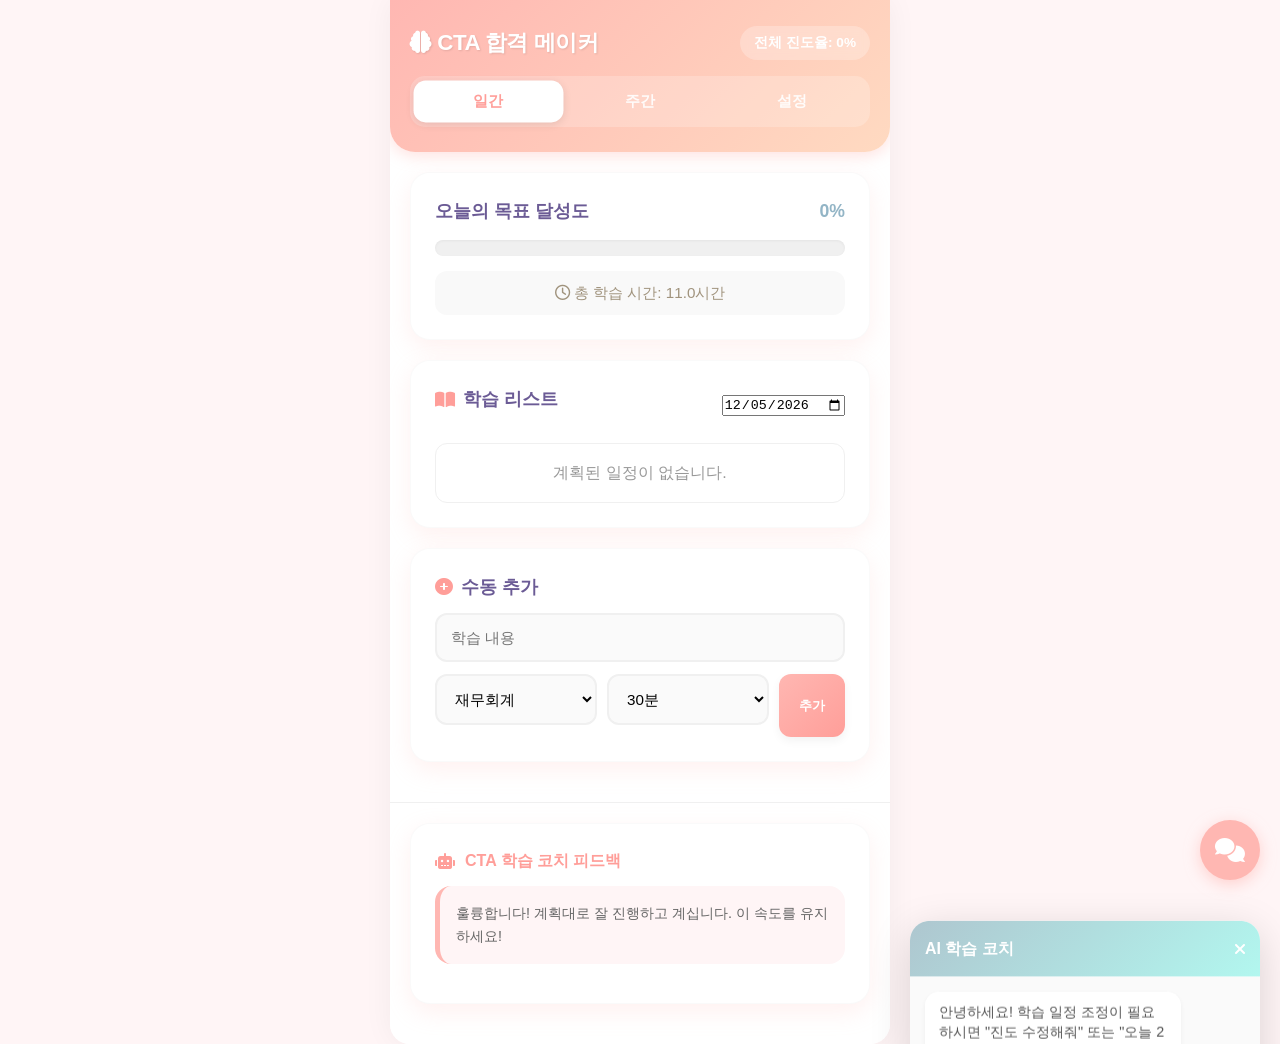
==== commit dc76e6d0: "feat: 지능형 복습 및 유연한 계획 조정 기능 추가" ====
--- a/index.html
+++ b/index.html
@@ -11,7 +11,7 @@
     <div class="app-container">
         <header class="main-header">
             <div class="header-top">
-                <h1><i class="fas fa-heart"></i> CTA 합격 메이커</h1>
+                <h1><i class="fas fa-brain"></i> CTA 합격 메이커</h1>
                 <div class="exam-countdown" id="exam-countdown">진도 계산 중...</div>
             </div>
             <nav class="view-tabs">
@@ -26,14 +26,14 @@
             <div id="daily-view" class="view-content active">
                 <section class="card summary-card">
                     <div class="progress-info">
-                        <h2>오늘의 목표</h2>
+                        <h2>오늘의 목표 달성도</h2>
                         <div class="progress-bar-container">
                             <div id="daily-progress-bar" class="progress-bar" style="width: 0%"></div>
                         </div>
                         <span id="daily-percentage">0%</span>
                     </div>
                     <div class="study-time-info">
-                        <p><i class="far fa-clock"></i> 가용 시간: <span id="remaining-time">--</span></p>
+                        <p><i class="far fa-clock"></i> 총 학습 시간: <span id="remaining-time">--</span></p>
                     </div>
                 </section>
 
@@ -45,12 +45,6 @@
                     <ul id="task-list" class="task-list">
                         <!-- Tasks will be injected here -->
                     </ul>
-                    <div class="button-group">
-                        <button id="add-review-task" class="btn btn-outline btn-sm">
-                            <i class="fas fa-sync"></i> 복습 추가
-                        </button>
-                        <!-- 'Adjust Plan' button removed in favor of Chat AI -->
-                    </div>
                 </section>
 
                 <section class="card">
@@ -59,16 +53,16 @@
                         <input type="text" id="task-title" placeholder="학습 내용" required>
                         <div class="form-row">
                             <select id="task-subject" required>
-                                <option value="재무회계">재무회계 (김영덕)</option>
-                                <option value="세법">세법 (유은종/정우승)</option>
-                                <option value="원가회계">원가회계 (임세진)</option>
-                                <option value="재정학">재정학 (정병열)</option>
+                                <option value="재무회계">재무회계</option>
+                                <option value="세법">세법</option>
+                                <option value="원가회계">원가회계</option>
+                                <option value="재정학">재정학</option>
                             </select>
                             <select id="task-time" required>
+                                <option value="30">30분</option>
                                 <option value="60">1시간</option>
                                 <option value="120">2시간</option>
                                 <option value="180">3시간</option>
-                                <option value="240">4시간</option>
                             </select>
                             <button type="submit" class="btn btn-primary">추가</button>
                         </div>
@@ -86,7 +80,7 @@
 
             <!-- Settings View -->
             <div id="settings-view" class="view-content">
-                <section class="card">
+                 <section class="card">
                     <h2><i class="fas fa-cog"></i> 학습 환경 설정</h2>
                     <div class="settings-group">
                         <div class="setting-item">
@@ -98,19 +92,15 @@
                             <input type="time" id="end-time" value="22:00">
                         </div>
                         <div class="setting-item">
-                            <label>점심/저녁 시간 (시간)</label>
+                            <label>총 휴식 시간 (시간)</label>
                             <input type="number" id="break-time" value="2" step="0.5">
-                        </div>
-                        <div class="setting-item">
-                            <label>Gemini API Key (AI 코칭용)</label>
-                            <input type="password" id="api-key" placeholder="API Key를 입력하세요 (선택)">
                         </div>
                         <button id="save-settings-btn" class="btn btn-primary">설정 저장 및 반영</button>
                     </div>
                 </section>
                 <section class="card">
-                    <h2><i class="fas fa-info-circle"></i> 등록된 교재</h2>
-                    <ul class="book-list">
+                    <h2><i class="fas fa-book-reader"></i> 커리큘럼 정보</h2>
+                     <ul class="book-list">
                         <li><strong>재무회계:</strong> 김영덕 객관식 재무회계</li>
                         <li><strong>세법:</strong> 유은종·정우승 세법워크북/객관식세법</li>
                         <li><strong>원가회계:</strong> 임세진 원가관리회계</li>
@@ -127,7 +117,7 @@
                     <i class="fas fa-robot"></i> <span>CTA 학습 코치 피드백</span>
                 </div>
                 <div id="ai-feedback" class="ai-feedback-text">
-                    오늘의 학습을 시작해보세요! 월~금 10:00~17:00은 당신의 집중 골든타임입니다.
+                    자동 복습 시스템이 활성화되었습니다. 완료된 학습은 최적의 주기에 맞춰 자동으로 복습됩니다.
                 </div>
             </section>
         </footer>
@@ -143,7 +133,7 @@
             </div>
             <div class="chat-body" id="chat-body">
                 <div class="chat-message bot">
-                    안녕하세요! 학습 일정 조정이 필요하신가요? "진도 수정해줘" 또는 "오늘 늦었어"라고 말씀해주세요.
+                    안녕하세요! 학습 일정 조정이 필요하시면 "진도 수정해줘" 또는 "오늘 2시에 시작해" 라고 말씀해주세요.
                 </div>
             </div>
             <div class="chat-input-area">
